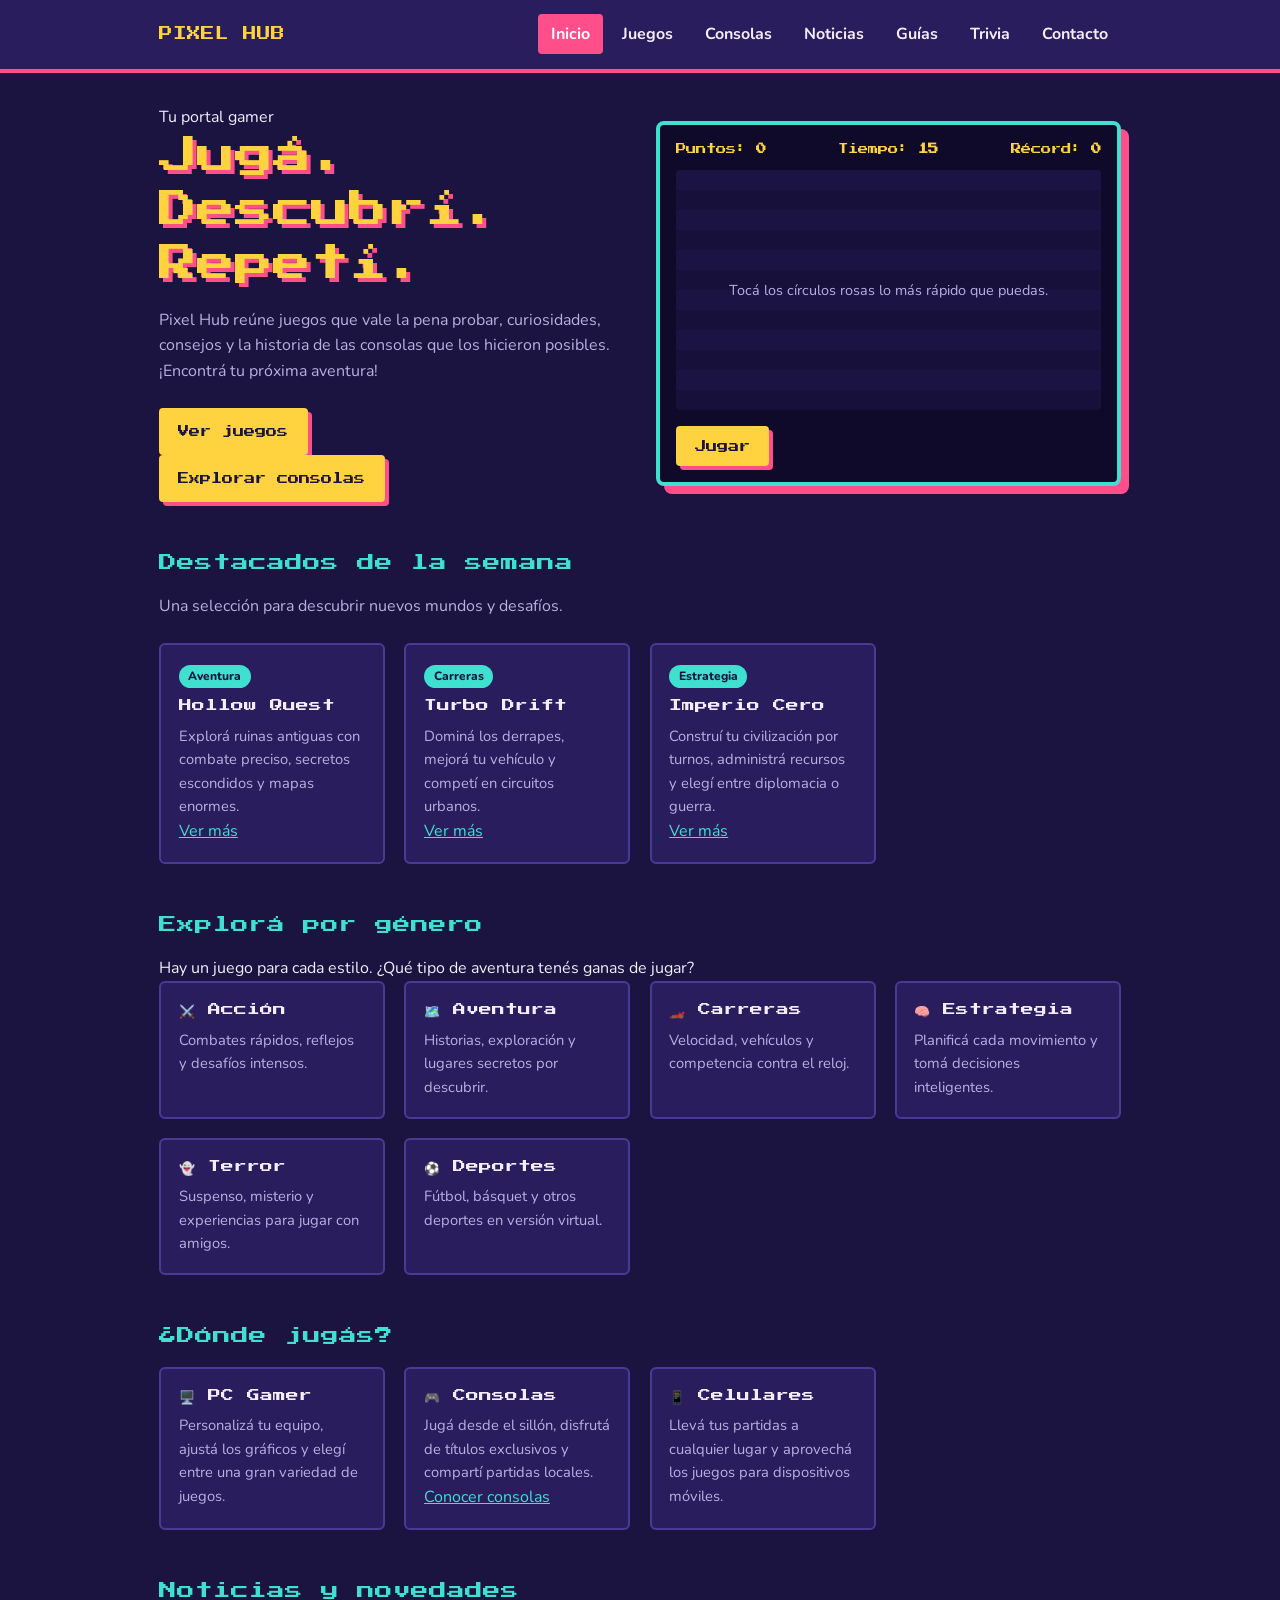
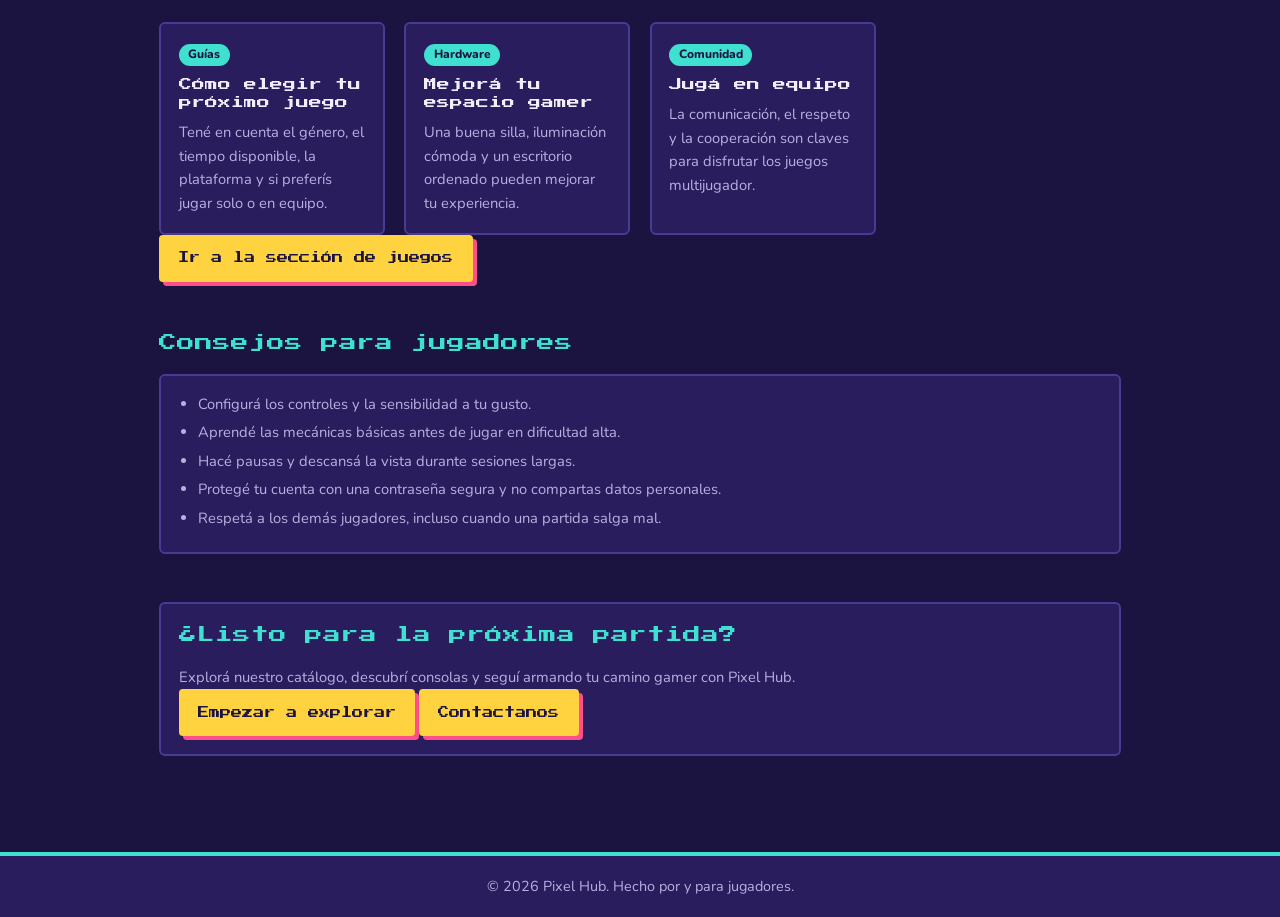
==== index.html @ d7890e19 "Clean up index.html by removing CSS comment Removed comment about CSS button spacing." ====
<!DOCTYPE html>
<html lang="es">
<head>
<meta charset="UTF-8">
<meta name="viewport" content="width=device-width, initial-scale=1">
<title>Inicio | Pixel Hub</title>
<link rel="preconnect" href="https://fonts.googleapis.com">
<link href="https://fonts.googleapis.com/css2?family=Nunito:wght@400;700;800&family=Press+Start+2P&display=swap" rel="stylesheet">
<link rel="stylesheet" href="css/style.css">
</head>
<body>
<header>
  <div class="barra">
    <a class="logo" href="index.html">PIXEL HUB</a>
    <button id="menu-btn" aria-label="Abrir menú" aria-expanded="false">☰</button>
    <nav aria-label="Principal">
      <ul id="menu">
        <li><a href="index.html">Inicio</a></li>
        <li><a href="subpages/juegos.html">Juegos</a></li>
        <li><a href="subpages/consolas.html">Consolas</a></li>
        <li><a href="subpages/noticias.html">Noticias</a></li>
        <li><a href="subpages/guias.html">Guías</a></li>
        <li><a href="subpages/trivia.html">Trivia</a></li>
        <li><a href="subpages/contacto.html">Contacto</a></li>
      </ul>
    </nav>
  </div>
</header>

<main>
  <!-- PORTADA Y MINIJUEGO -->
  <section class="hero">
    <div>
      <span class="genero">Tu portal gamer</span>
      <h1>Jugá. Descubrí. Repetí.</h1>
      <p class="lead">Pixel Hub reúne juegos que vale la pena probar, curiosidades, consejos y la historia de las consolas que los hicieron posibles. ¡Encontrá tu próxima aventura!</p>
      <a class="boton" href="subpages/juegos.html">Ver juegos</a>
      <p></p>
      <a class="boton" href="subpages/consolas.html">Explorar consolas</a>
    </div>

    <div id="juego" aria-label="Minijuego">
      <div class="marcador">
        <span>Puntos: <b id="puntos">0</b></span>
        <span>Tiempo: <b id="tiempo">15</b></span>
        <span>Récord: <b id="record">0</b></span>
      </div>
      <div id="campo">
        <div id="mensaje-juego">Tocá los círculos rosas lo más rápido que puedas.</div>
        <button id="objetivo" aria-label="Objetivo"></button>
      </div>
      <p style="margin-top:1rem"><button class="boton" id="iniciar">Jugar</button></p>
    </div>
  </section>

  <!-- DESTACADOS -->
  <section>
    <h2>Destacados de la semana</h2>
    <p class="lead">Una selección para descubrir nuevos mundos y desafíos.</p>
    <div class="rejilla">
      <article class="tarjeta">
        <span class="genero">Aventura</span>
        <h3>Hollow Quest</h3>
        <p>Explorá ruinas antiguas con combate preciso, secretos escondidos y mapas enormes.</p>
        <a href="subpages/juegos.html">Ver más</a>
      </article>
      <article class="tarjeta">
        <span class="genero">Carreras</span>
        <h3>Turbo Drift</h3>
        <p>Dominá los derrapes, mejorá tu vehículo y competí en circuitos urbanos.</p>
        <a href="subpages/juegos.html">Ver más</a>
      </article>
      <article class="tarjeta">
        <span class="genero">Estrategia</span>
        <h3>Imperio Cero</h3>
        <p>Construí tu civilización por turnos, administrá recursos y elegí entre diplomacia o guerra.</p>
        <a href="subpages/juegos.html">Ver más</a>
      </article>
    </div>
  </section>

  <!-- GENEROS -->
  <section>
    <h2>Explorá por género</h2>
    <p>Hay un juego para cada estilo. ¿Qué tipo de aventura tenés ganas de jugar?</p>
    <div class="rejilla">
      <article class="tarjeta">
        <h3>⚔️ Acción</h3>
        <p>Combates rápidos, reflejos y desafíos intensos.</p>
      </article>
      <article class="tarjeta">
        <h3>🗺️ Aventura</h3>
        <p>Historias, exploración y lugares secretos por descubrir.</p>
      </article>
      <article class="tarjeta">
        <h3>🏎️ Carreras</h3>
        <p>Velocidad, vehículos y competencia contra el reloj.</p>
      </article>
      <article class="tarjeta">
        <h3>🧠 Estrategia</h3>
        <p>Planificá cada movimiento y tomá decisiones inteligentes.</p>
      </article>
      <article class="tarjeta">
        <h3>👻 Terror</h3>
        <p>Suspenso, misterio y experiencias para jugar con amigos.</p>
      </article>
      <article class="tarjeta">
        <h3>⚽ Deportes</h3>
        <p>Fútbol, básquet y otros deportes en versión virtual.</p>
      </article>
    </div>
  </section>

  <!-- PLATAFORMAS -->
  <section>
    <h2>¿Dónde jugás?</h2>
    <div class="rejilla">
      <article class="tarjeta">
        <h3>🖥️ PC Gamer</h3>
        <p>Personalizá tu equipo, ajustá los gráficos y elegí entre una gran variedad de juegos.</p>
      </article>
      <article class="tarjeta">
        <h3>🎮 Consolas</h3>
        <p>Jugá desde el sillón, disfrutá de títulos exclusivos y compartí partidas locales.</p>
        <a href="subpages/consolas.html">Conocer consolas</a>
      </article>
      <article class="tarjeta">
        <h3>📱 Celulares</h3>
        <p>Llevá tus partidas a cualquier lugar y aprovechá los juegos para dispositivos móviles.</p>
      </article>
    </div>
  </section>

  <!-- NOVEDADES -->
  <section>
    <h2>Noticias y novedades</h2>
    <div class="rejilla">
      <article class="tarjeta">
        <span class="genero">Guías</span>
        <h3>Cómo elegir tu próximo juego</h3>
        <p>Tené en cuenta el género, el tiempo disponible, la plataforma y si preferís jugar solo o en equipo.</p>
      </article>
      <article class="tarjeta">
        <span class="genero">Hardware</span>
        <h3>Mejorá tu espacio gamer</h3>
        <p>Una buena silla, iluminación cómoda y un escritorio ordenado pueden mejorar tu experiencia.</p>
      </article>
      <article class="tarjeta">
        <span class="genero">Comunidad</span>
        <h3>Jugá en equipo</h3>
        <p>La comunicación, el respeto y la cooperación son claves para disfrutar los juegos multijugador.</p>
      </article>
    </div>
    <p><a class="boton" href="subpages/juegos.html">Ir a la sección de juegos</a></p>
  </section>

  <!-- CONSEJOS -->
  <section>
    <h2>Consejos para jugadores</h2>
    <div class="tarjeta">
      <ul>
        <li>Configurá los controles y la sensibilidad a tu gusto.</li>
        <li>Aprendé las mecánicas básicas antes de jugar en dificultad alta.</li>
        <li>Hacé pausas y descansá la vista durante sesiones largas.</li>
        <li>Protegé tu cuenta con una contraseña segura y no compartas datos personales.</li>
        <li>Respetá a los demás jugadores, incluso cuando una partida salga mal.</li>
      </ul>
    </div>
  </section>

  <!-- LLAMADO A LA ACCION -->
  <section class="tarjeta">
    <h2>¿Listo para la próxima partida?</h2>
    <p>Explorá nuestro catálogo, descubrí consolas y seguí armando tu camino gamer con Pixel Hub.</p>
    <a class="boton" href="subpages/juegos.html">Empezar a explorar</a>
    <a class="boton" href="subpages/contacto.html">Contactanos</a>
  </section>
</main>

<footer>© 2026 Pixel Hub. Hecho por y para jugadores.</footer>
<script src="js/java.js"></script>
</body>
</html>
---- css/style.css ----
:root{
  --fondo:#1b1340; --panel:#2a1d5e; --borde:#4a3a96;
  --cian:#3fe0d0; --rosa:#ff4f8b; --amarillo:#ffd23f; --texto:#f2eefc; --suave:#b9b0e0;
}
*{box-sizing:border-box;margin:0;padding:0}
body{font-family:'Nunito',sans-serif;background:var(--fondo);color:var(--texto);line-height:1.6;min-height:100vh;display:flex;flex-direction:column}
h1,h2,h3{font-family:'Press Start 2P',monospace;line-height:1.4;font-weight:400}
h1{font-size:clamp(1.4rem,4vw,2.4rem);color:var(--amarillo);text-shadow:4px 4px 0 var(--rosa)}
h2{font-size:1.1rem;color:var(--cian);margin-bottom:1.2rem}
h3{font-size:.8rem;margin-bottom:.6rem}
a{color:var(--cian)}
:focus-visible{outline:3px solid var(--amarillo);outline-offset:3px}

header{background:var(--panel);border-bottom:4px solid var(--rosa);position:sticky;top:0;z-index:10}
.barra{max-width:1000px;margin:auto;padding:.9rem 1.2rem;display:flex;align-items:center;justify-content:space-between;gap:1rem}
.logo{font-family:'Press Start 2P',monospace;font-size:.85rem;color:var(--amarillo);text-decoration:none}
nav ul{display:flex;gap:.4rem;list-style:none}
nav a{display:block;padding:.45rem .8rem;color:var(--texto);text-decoration:none;font-weight:700;border-radius:4px}
nav a:hover{background:var(--borde)}
nav a.activo{background:var(--rosa);color:#fff}
#menu-btn{display:none;background:none;border:2px solid var(--cian);color:var(--cian);padding:.4rem .7rem;font-size:1.1rem;cursor:pointer;border-radius:4px}

main{flex:1;max-width:1000px;width:100%;margin:auto;padding:2rem 1.2rem 3rem}
section{margin-bottom:3rem}
.lead{color:var(--suave);max-width:60ch;margin:1rem 0 1.5rem}

.hero{display:grid;grid-template-columns:1fr 1fr;gap:2rem;align-items:center}
#juego{background:#0f0a29;border:4px solid var(--cian);border-radius:8px;padding:1rem;box-shadow:8px 8px 0 var(--rosa)}
.marcador{display:flex;justify-content:space-between;font-family:'Press Start 2P',monospace;font-size:.65rem;color:var(--amarillo);margin-bottom:.8rem}
#campo{position:relative;height:240px;background:repeating-linear-gradient(0deg,#16103a 0 20px,#1b1344 20px 40px);border-radius:4px;overflow:hidden}
#objetivo{position:absolute;width:44px;height:44px;border:none;border-radius:50%;background:var(--rosa);box-shadow:0 0 0 4px var(--amarillo);cursor:crosshair;display:none}
#mensaje-juego{position:absolute;inset:0;display:flex;align-items:center;justify-content:center;text-align:center;padding:1rem;font-size:.9rem;color:var(--suave)}

.boton{display:inline-block;font-family:'Press Start 2P',monospace;font-size:.7rem;background:var(--amarillo);color:#1b1340;border:none;padding:.9rem 1.2rem;border-radius:4px;cursor:pointer;text-decoration:none;box-shadow:4px 4px 0 var(--rosa)}
.boton:active{transform:translate(3px,3px);box-shadow:1px 1px 0 var(--rosa)}

.rejilla{display:grid;grid-template-columns:repeat(auto-fill,minmax(210px,1fr));gap:1.2rem}
.tarjeta{background:var(--panel);border:2px solid var(--borde);border-radius:6px;padding:1.1rem}
.tarjeta .genero{display:inline-block;background:var(--cian);color:#1b1340;font-size:.75rem;font-weight:800;padding:.1rem .6rem;border-radius:20px;margin-bottom:.6rem}
.tarjeta p{color:var(--suave);font-size:.92rem}
.tarjeta[hidden]{display:none}
.tarjeta ul{padding-left:1.2rem;color:var(--suave);font-size:.92rem}
.tarjeta li{margin-bottom:.3rem}

.opciones{display:grid;gap:.7rem;margin:1rem 0}
.opciones button{background:#0f0a29;color:var(--texto);border:2px solid var(--borde);padding:.8rem 1rem;border-radius:6px;font:inherit;font-weight:700;text-align:left;cursor:pointer}
.opciones button:hover:not(:disabled){border-color:var(--cian)}
.opciones button:disabled{cursor:default}
.opciones button.correcta{background:var(--cian);color:#1b1340;border-color:var(--cian)}
.opciones button.incorrecta{background:var(--rosa);color:#fff;border-color:var(--rosa)}

#buscador{max-width:480px;margin-bottom:1.2rem}
.tarjeta{position:relative}
.fav{position:absolute;top:.7rem;right:.8rem;background:none;border:none;color:var(--suave);font-size:1.5rem;line-height:1;cursor:pointer}
.fav:hover,.fav.activo{color:var(--rosa)}

.filtros{display:flex;flex-wrap:wrap;gap:.5rem;margin-bottom:1.5rem}
.filtros button{background:transparent;color:var(--texto);border:2px solid var(--borde);padding:.4rem .9rem;border-radius:20px;font:inherit;font-weight:700;cursor:pointer}
.filtros button.activo{background:var(--cian);color:#1b1340;border-color:var(--cian)}

.linea{border-left:4px solid var(--rosa);padding-left:1.4rem;display:grid;gap:1.4rem}
.hito .anio{font-family:'Press Start 2P',monospace;font-size:.7rem;color:var(--amarillo)}
.hito p{color:var(--suave)}

form{display:grid;gap:1rem;max-width:480px}
label{font-weight:700}
input,textarea,select{width:100%;padding:.7rem;background:#0f0a29;color:var(--texto);border:2px solid var(--borde);border-radius:4px;font:inherit}
.error{color:var(--rosa);font-size:.88rem;min-height:1.2em}
#respuesta{padding:1rem;border:2px solid var(--cian);border-radius:6px;display:none;max-width:480px}

footer{background:var(--panel);border-top:4px solid var(--cian);text-align:center;padding:1.2rem;color:var(--suave);font-size:.9rem}

@media (max-width:720px){
  .hero{grid-template-columns:1fr}
  #menu-btn{display:block}
  nav ul{display:none;flex-direction:column;position:absolute;top:100%;left:0;right:0;background:var(--panel);padding:.6rem 1.2rem 1rem;border-bottom:4px solid var(--rosa)}
  nav ul.abierto{display:flex}
}
@media (prefers-reduced-motion:reduce){*{transition:none!important;animation:none!important}}
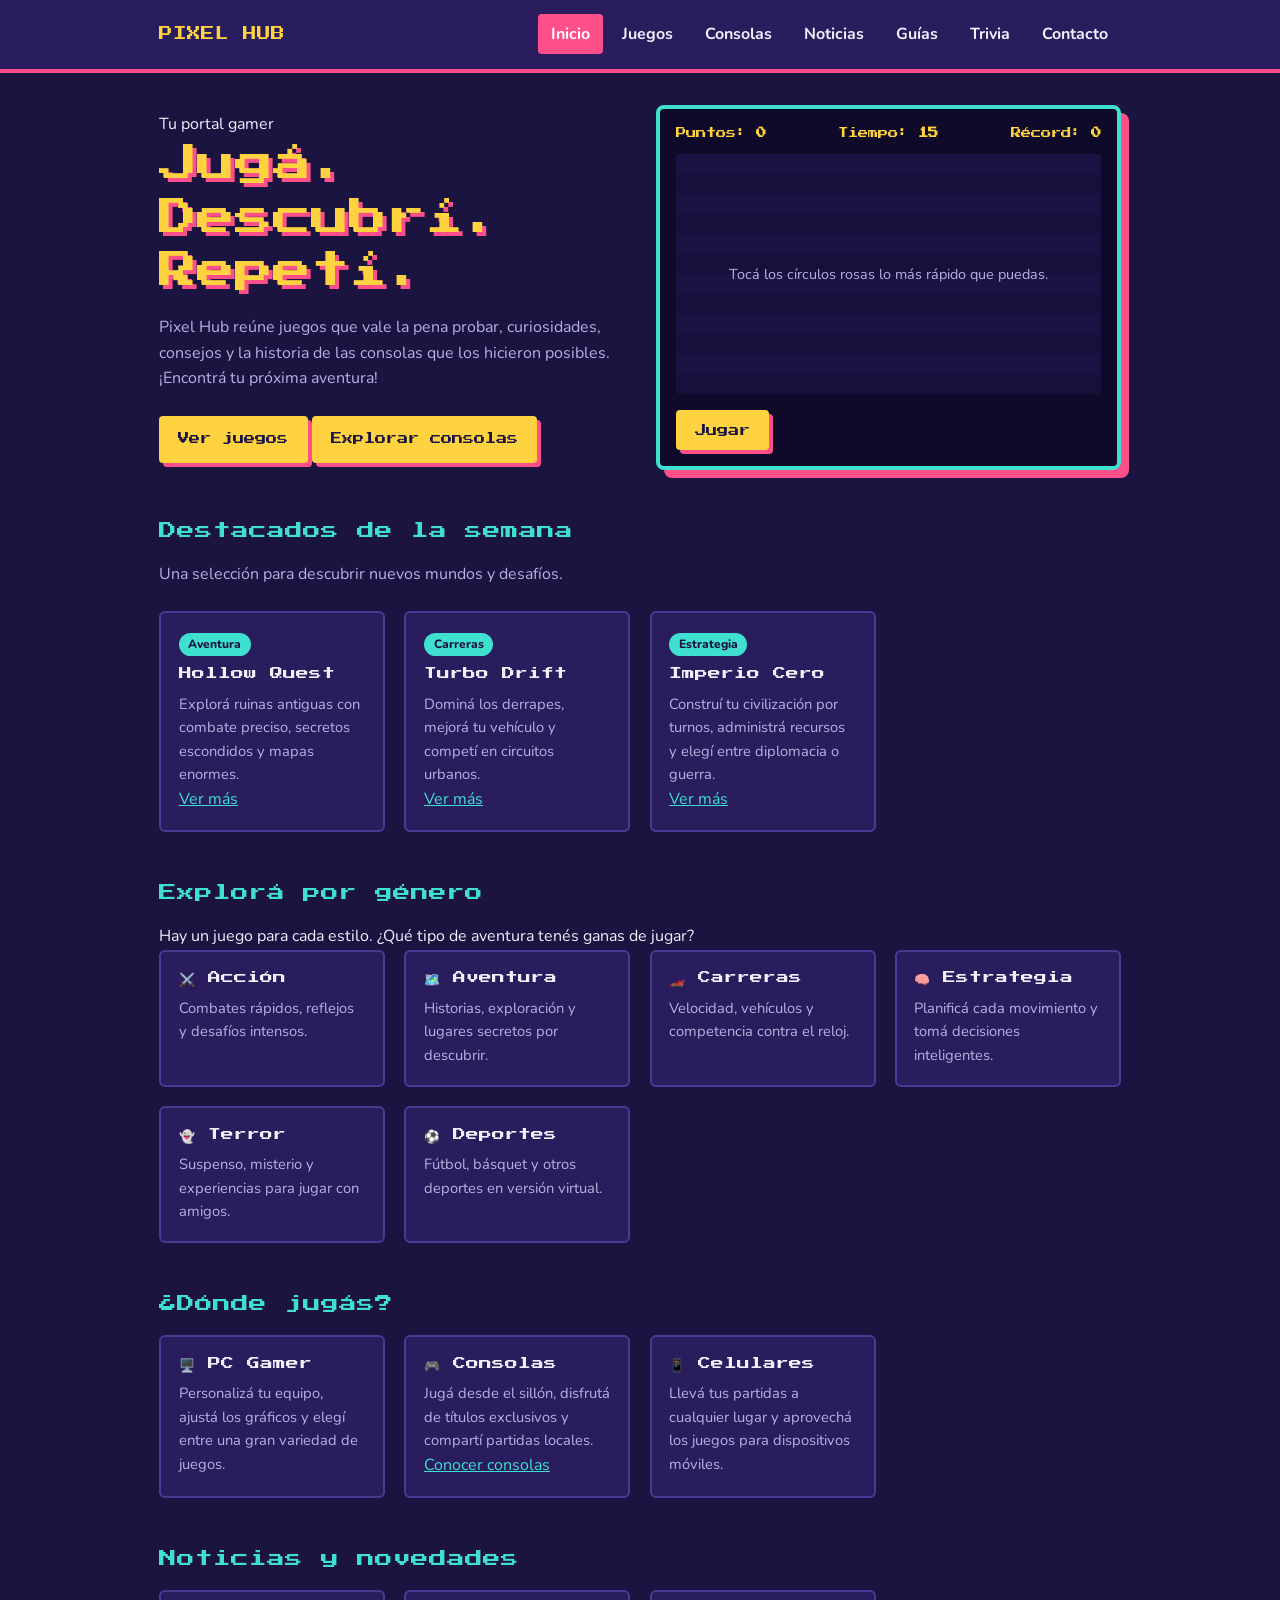
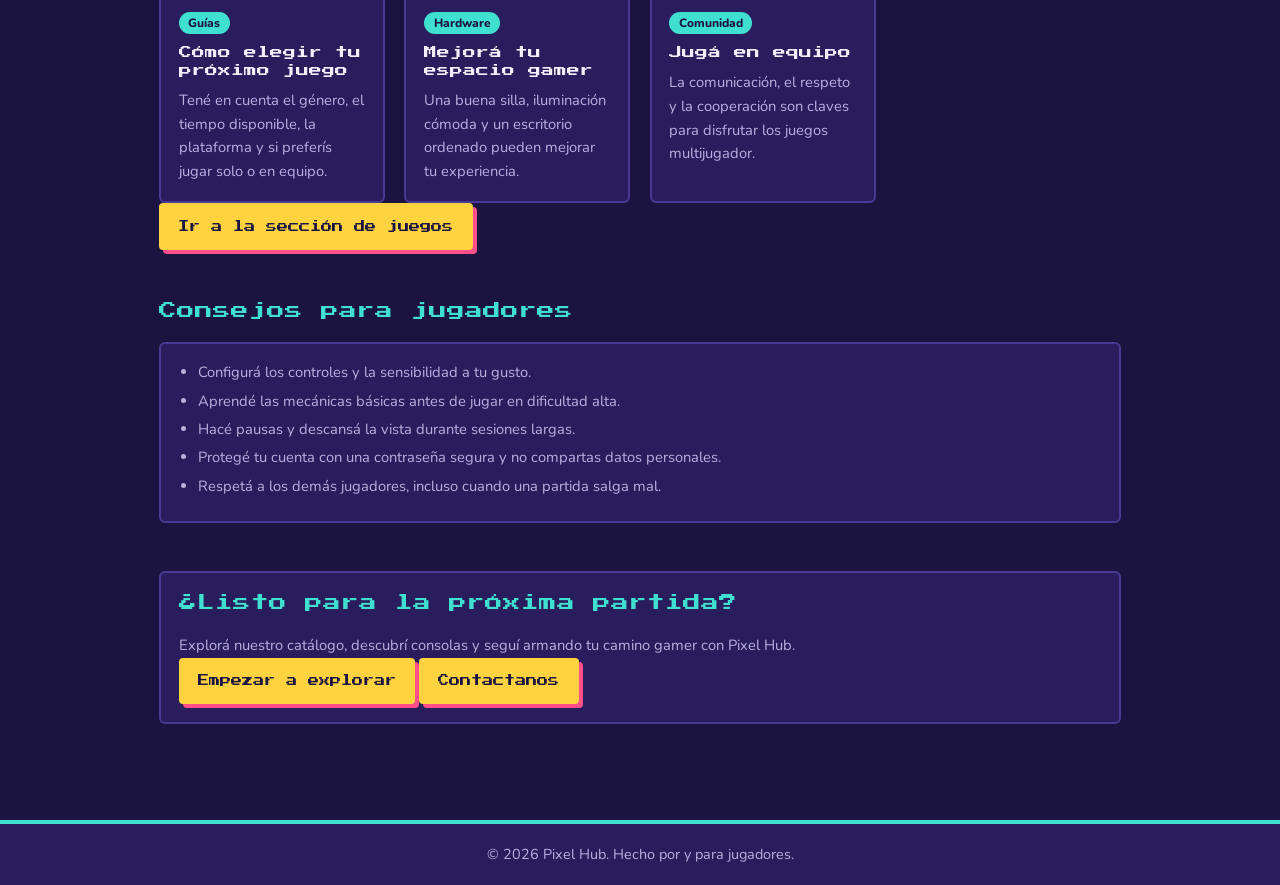
==== commit a9e6c784: "Update index.html" ====
--- a/index.html
+++ b/index.html
@@ -35,7 +35,6 @@
       <h1>Jugá. Descubrí. Repetí.</h1>
       <p class="lead">Pixel Hub reúne juegos que vale la pena probar, curiosidades, consejos y la historia de las consolas que los hicieron posibles. ¡Encontrá tu próxima aventura!</p>
       <a class="boton" href="subpages/juegos.html">Ver juegos</a>
-      <p></p>
       <a class="boton" href="subpages/consolas.html">Explorar consolas</a>
     </div>
 
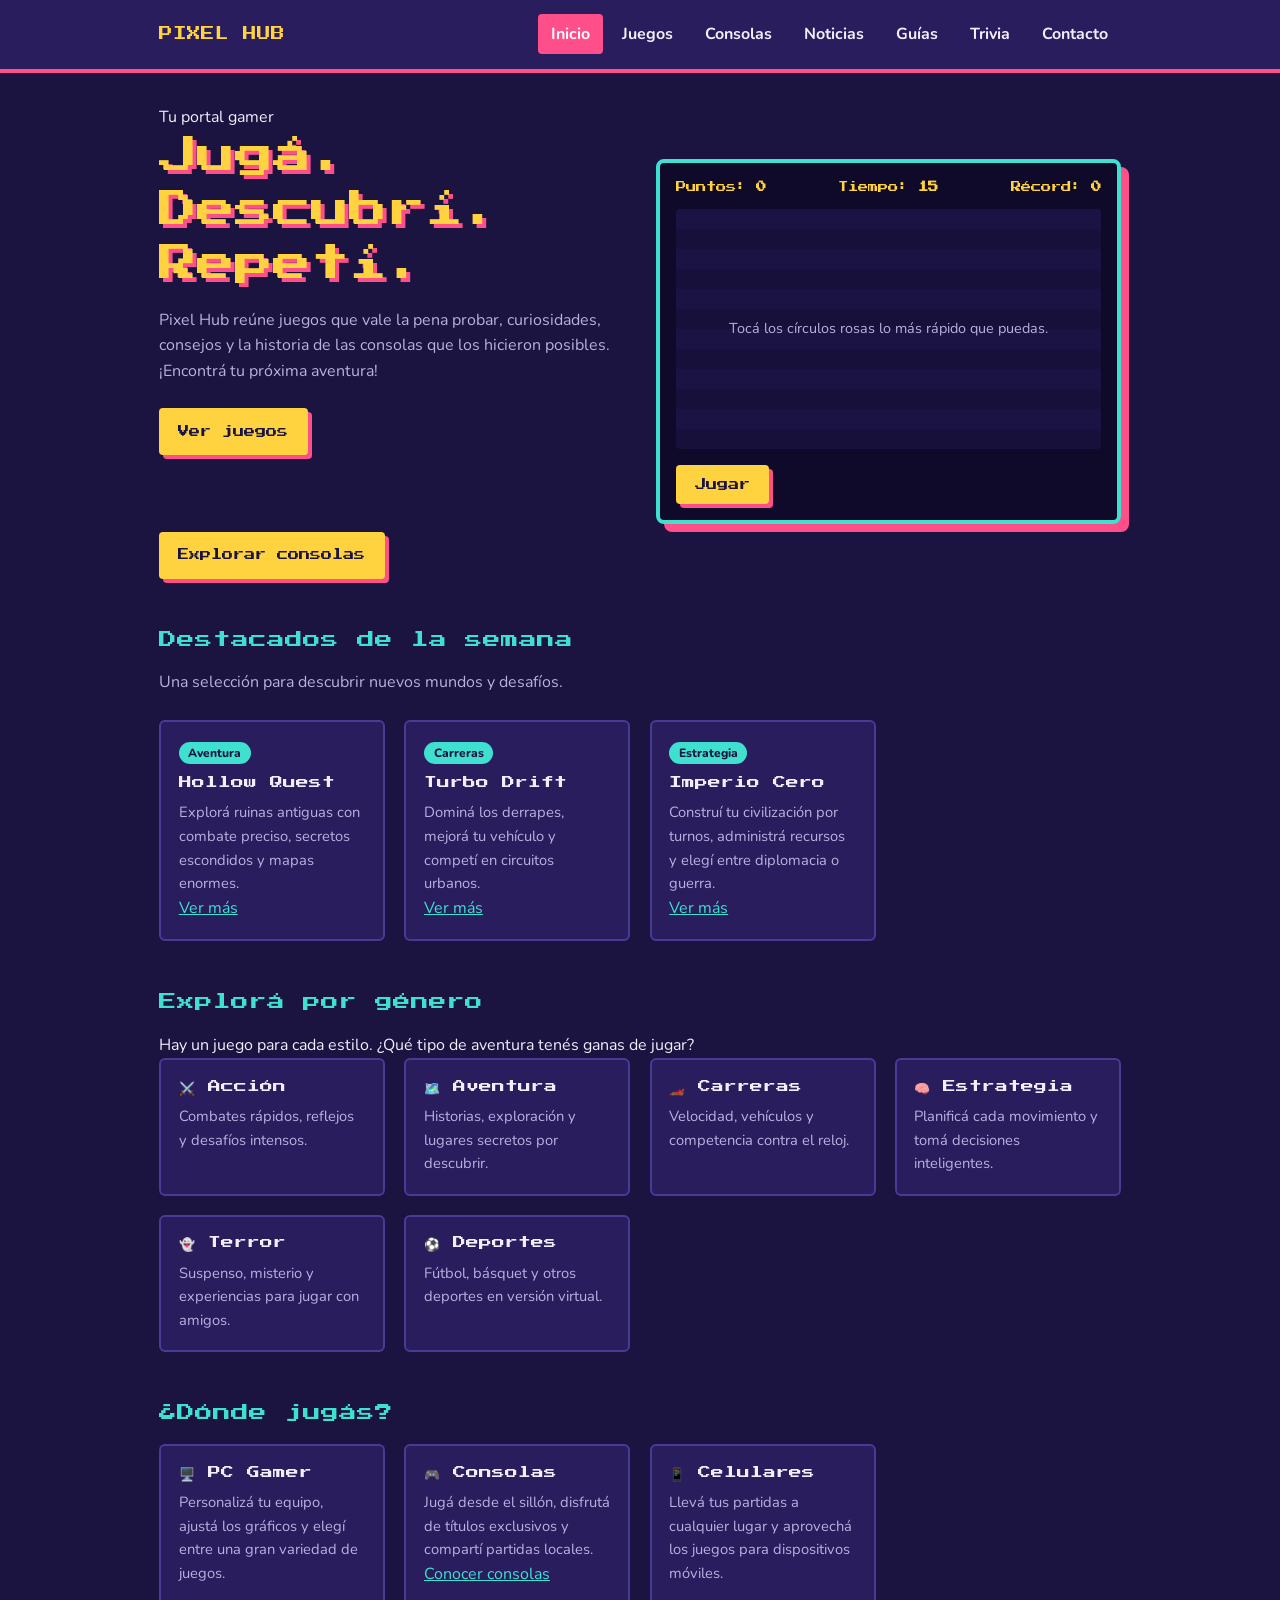
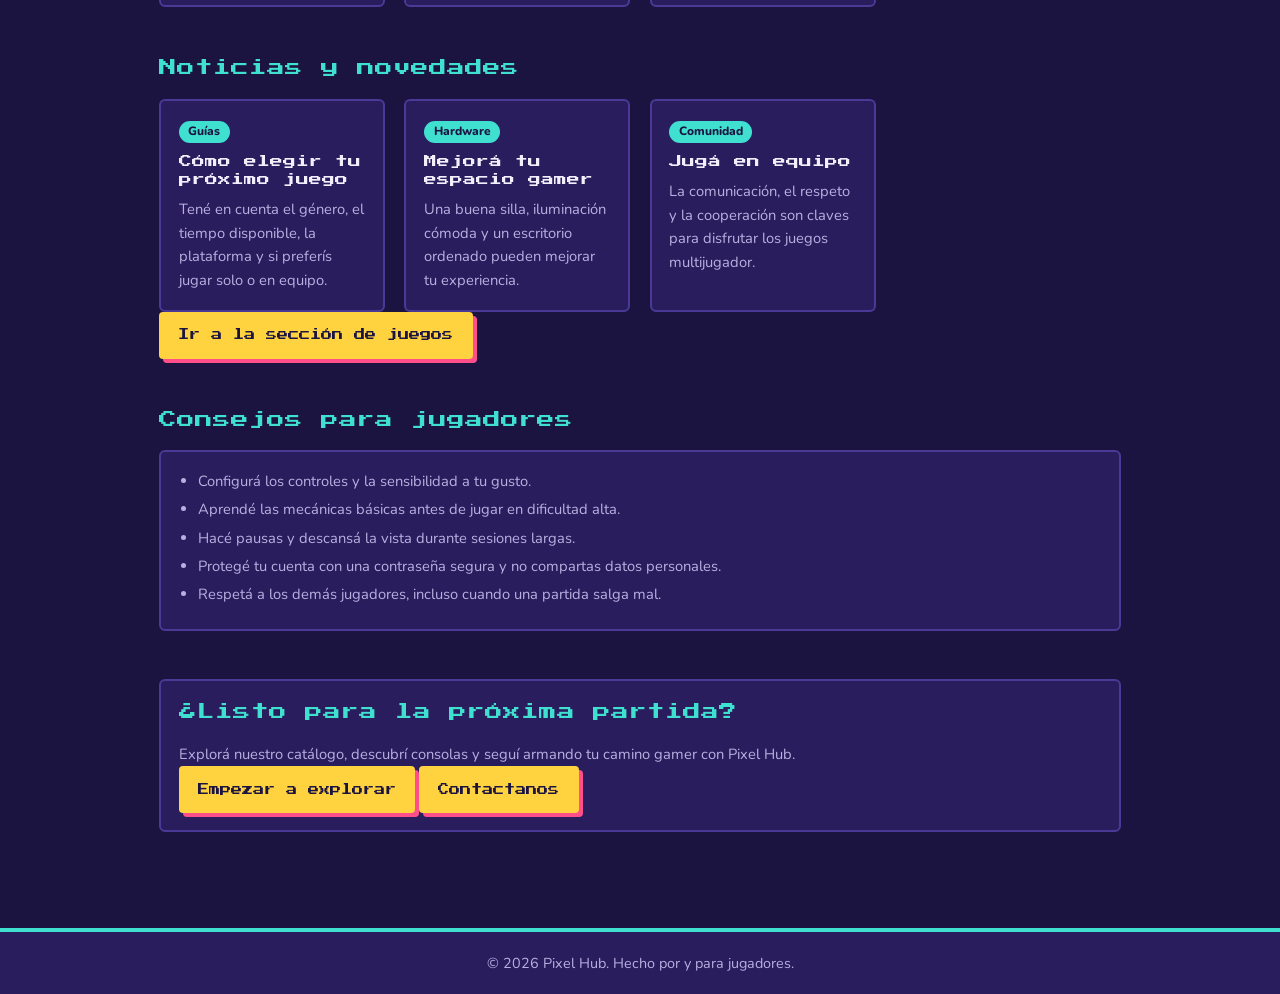
==== commit e8e1543c: "Update index.html" ====
--- a/index.html
+++ b/index.html
@@ -35,6 +35,7 @@
       <h1>Jugá. Descubrí. Repetí.</h1>
       <p class="lead">Pixel Hub reúne juegos que vale la pena probar, curiosidades, consejos y la historia de las consolas que los hicieron posibles. ¡Encontrá tu próxima aventura!</p>
       <a class="boton" href="subpages/juegos.html">Ver juegos</a>
+      <br><br><br><br>
       <a class="boton" href="subpages/consolas.html">Explorar consolas</a>
     </div>
 
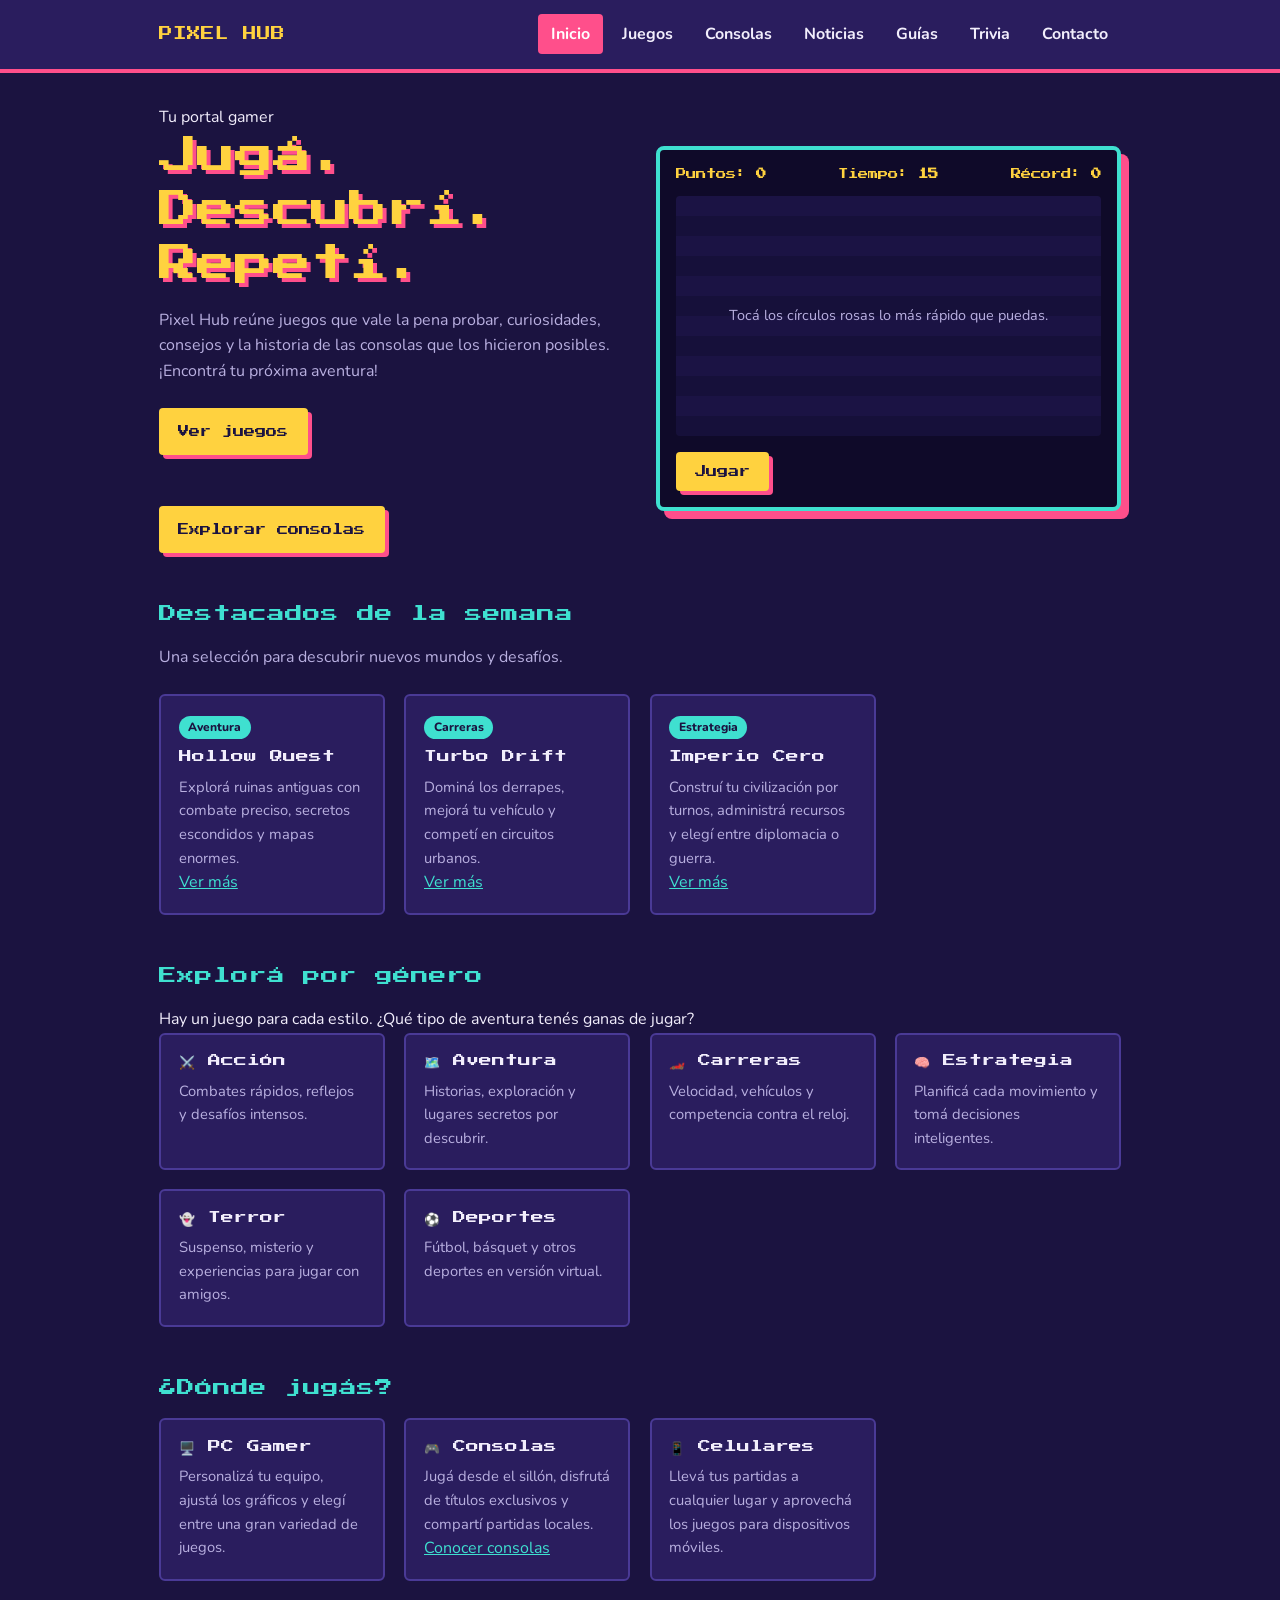
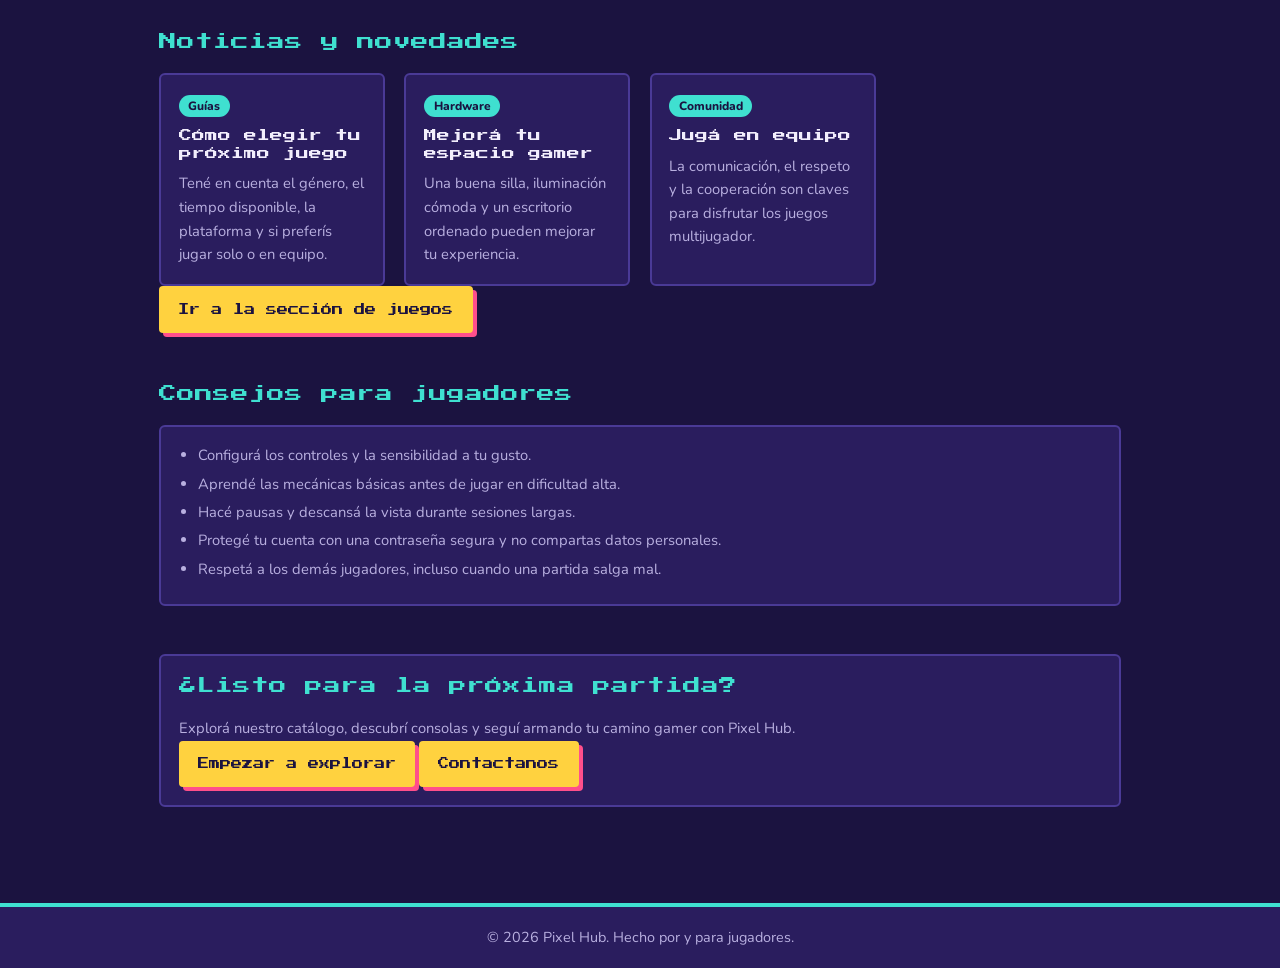
==== commit 589b973d: "Clean up line breaks in index.html Removed extra line breaks for cleaner layout." ====
--- a/index.html
+++ b/index.html
@@ -35,7 +35,7 @@
       <h1>Jugá. Descubrí. Repetí.</h1>
       <p class="lead">Pixel Hub reúne juegos que vale la pena probar, curiosidades, consejos y la historia de las consolas que los hicieron posibles. ¡Encontrá tu próxima aventura!</p>
       <a class="boton" href="subpages/juegos.html">Ver juegos</a>
-      <br><br><br><br>
+      <br><br><br>
       <a class="boton" href="subpages/consolas.html">Explorar consolas</a>
     </div>
 
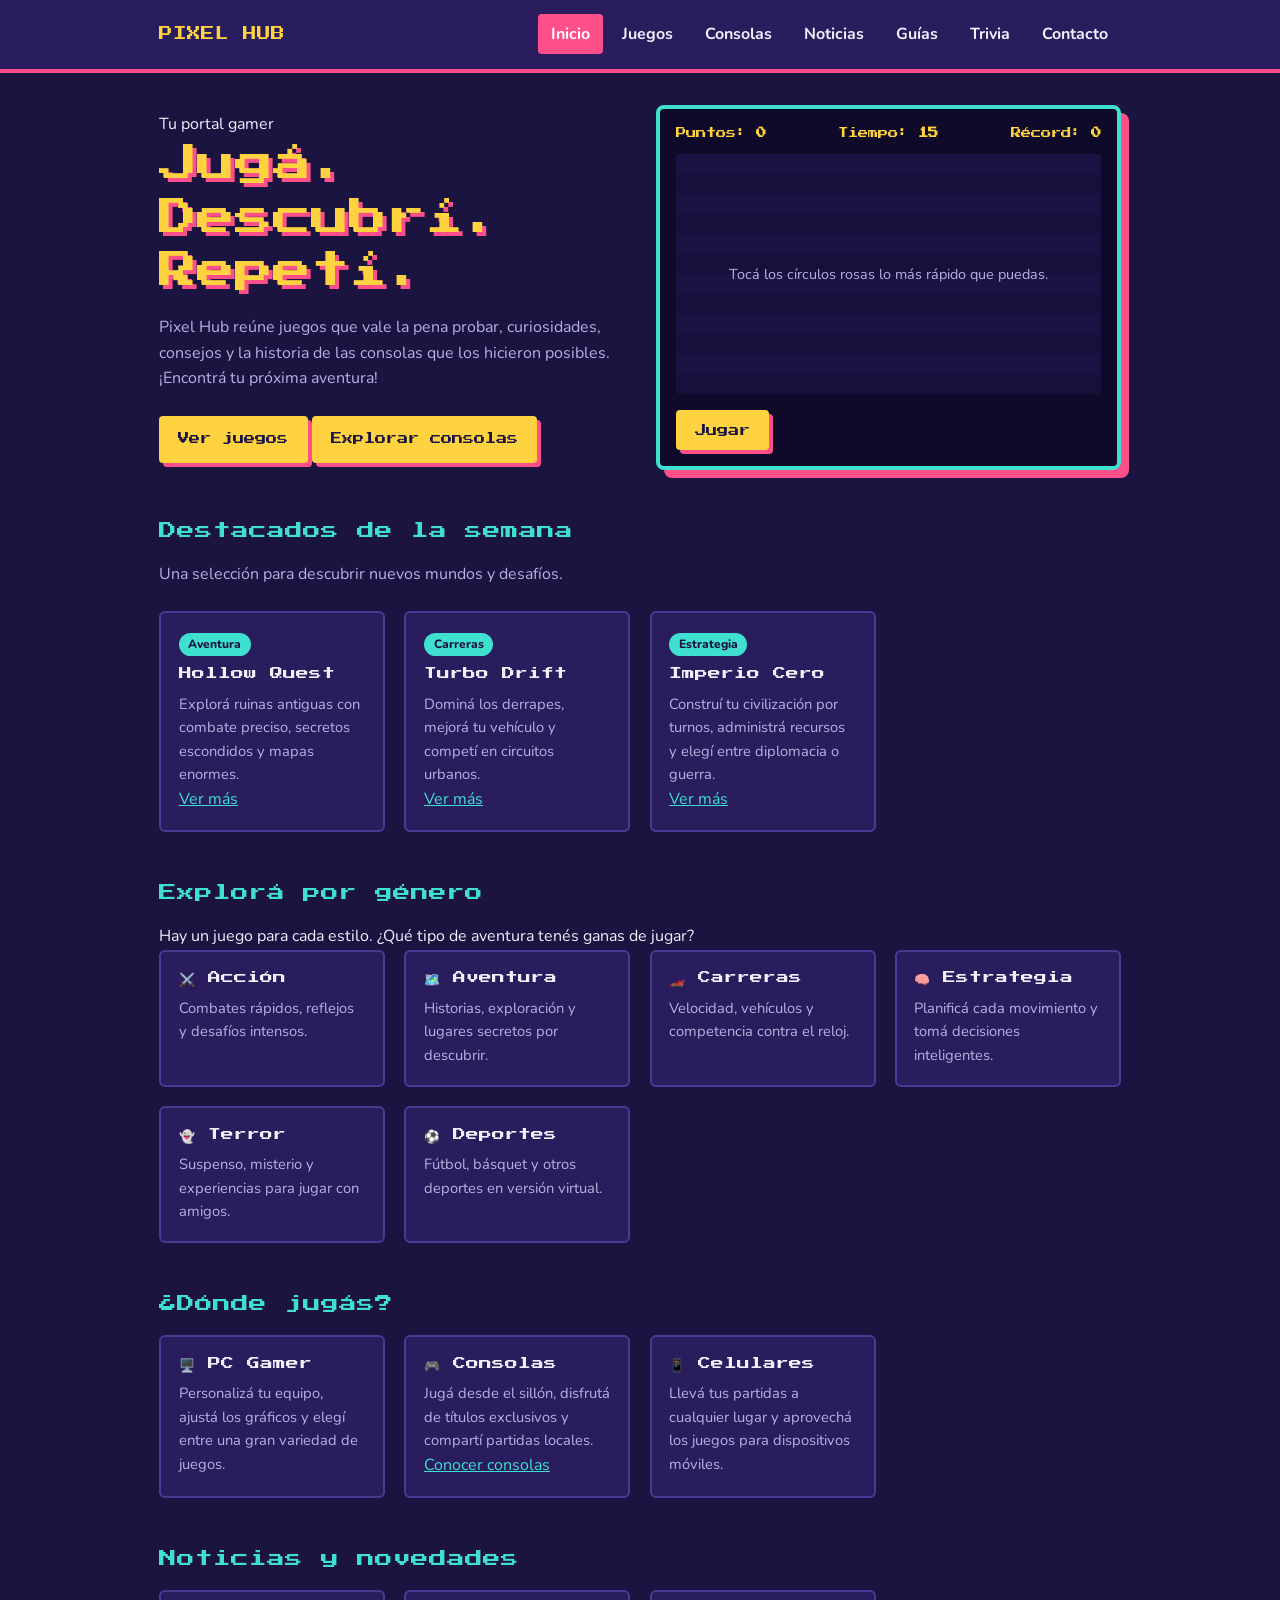
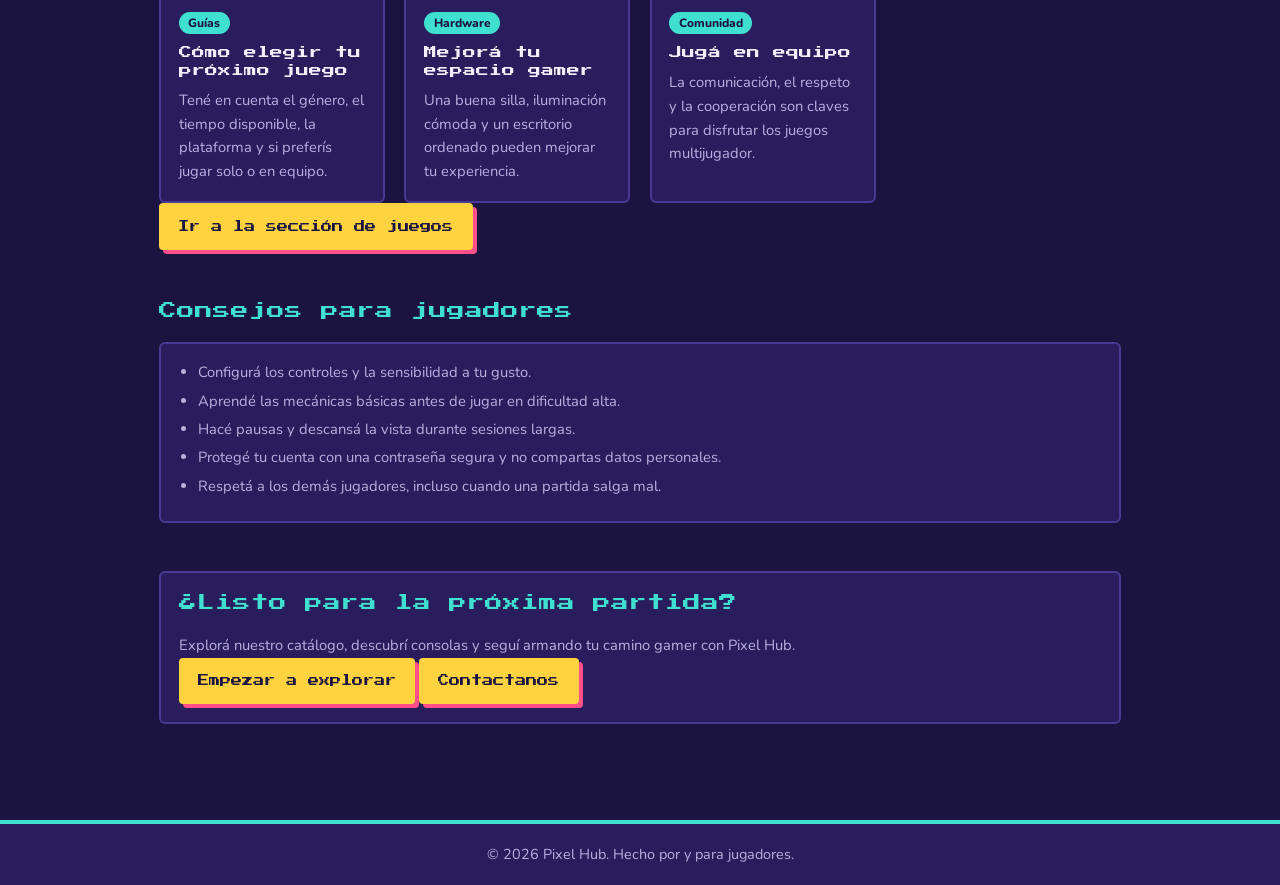
==== commit ac8e2d62: "Update index.html" ====
--- a/index.html
+++ b/index.html
@@ -33,10 +33,10 @@
     <div>
       <span class="genero">Tu portal gamer</span>
       <h1>Jugá. Descubrí. Repetí.</h1>
-      <p class="lead">Pixel Hub reúne juegos que vale la pena probar, curiosidades, consejos y la historia de las consolas que los hicieron posibles. ¡Encontrá tu próxima aventura!</p>
-      <a class="boton" href="subpages/juegos.html">Ver juegos</a>
-      <br><br><br>
-      <a class="boton" href="subpages/consolas.html">Explorar consolas</a>
+      <p class="lead"> Pixel Hub reúne juegos que vale la pena probar, curiosidades, consejos y la historia de las consolas que los hicieron posibles. ¡Encontrá tu próxima aventura!</p>
+      <a class="boton" id="juegos" href="subpages/juegos.html">Ver juegos</a>
+
+      <a class="boton" id="consola" href="subpages/consolas.html">Explorar consolas</a>
     </div>
 
     <div id="juego" aria-label="Minijuego">
--- a/css/style.css
+++ b/css/style.css
@@ -77,3 +77,10 @@
   nav ul.abierto{display:flex}
 }
 @media (prefers-reduced-motion:reduce){*{transition:none!important;animation:none!important}}
+.juegos{
+    text-align: left;
+  
+}
+.consola{
+  text-align:center;
+}
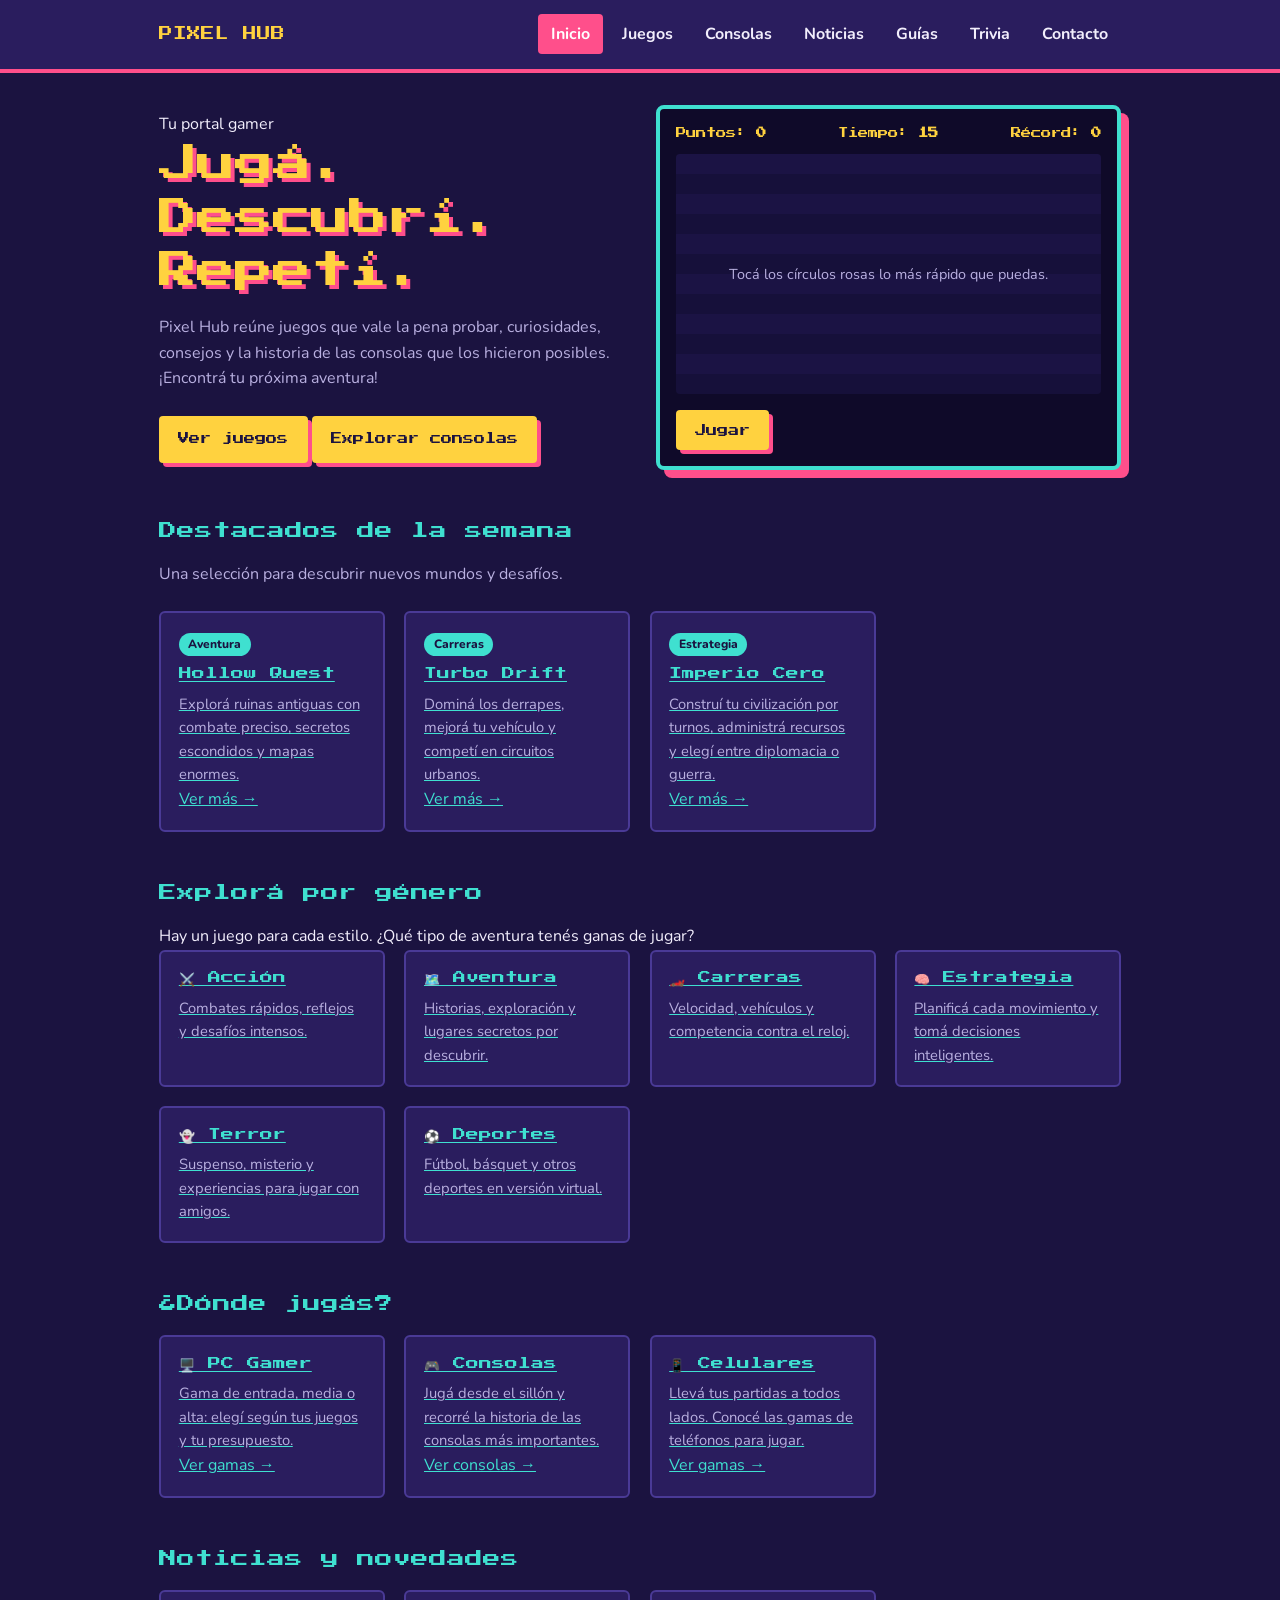
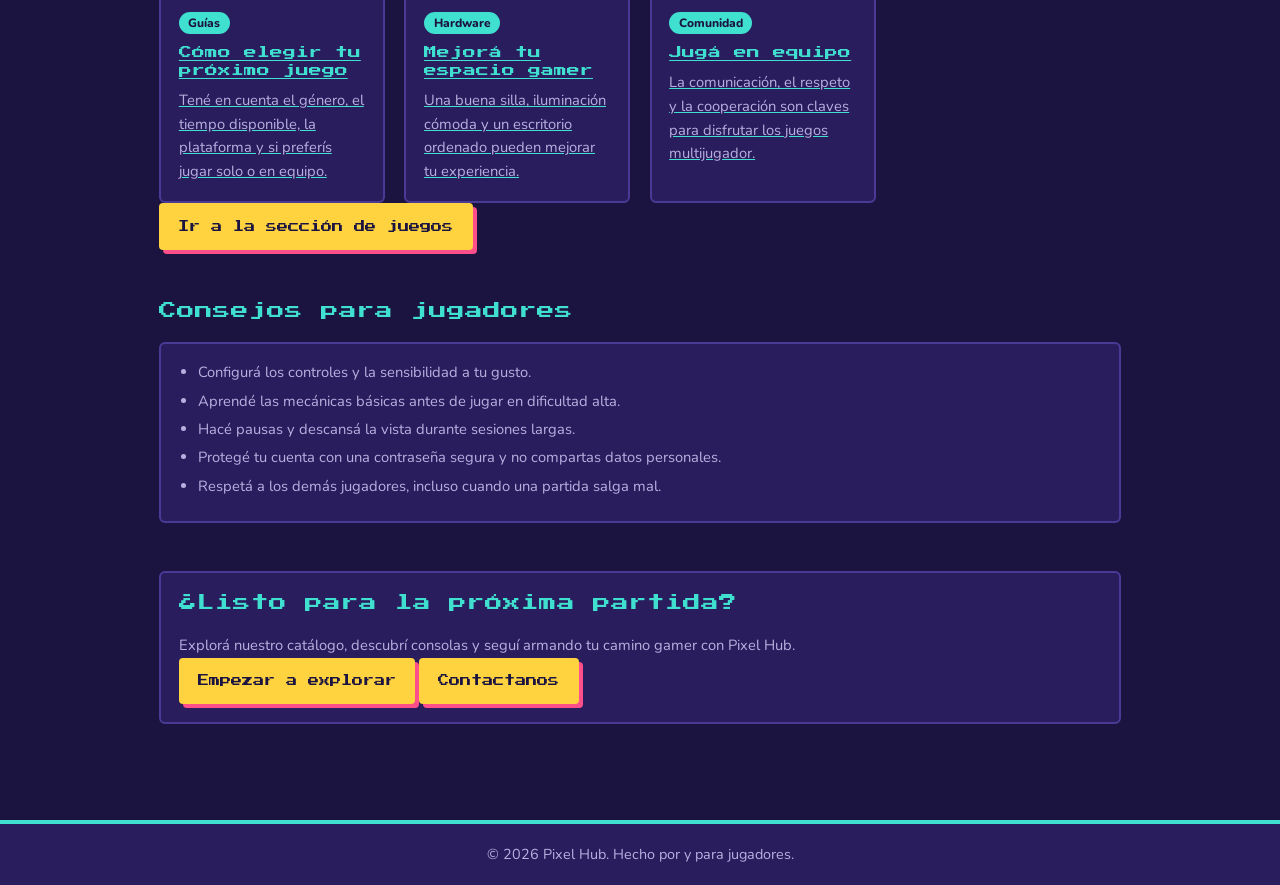
==== commit 5c94f39d: "Refactor HTML structure for button elements" ====
--- a/index.html
+++ b/index.html
@@ -34,9 +34,10 @@
       <span class="genero">Tu portal gamer</span>
       <h1>Jugá. Descubrí. Repetí.</h1>
       <p class="lead"> Pixel Hub reúne juegos que vale la pena probar, curiosidades, consejos y la historia de las consolas que los hicieron posibles. ¡Encontrá tu próxima aventura!</p>
-      <a class="boton" id="juegos" href="subpages/juegos.html">Ver juegos</a>
-
-      <a class="boton" id="consola" href="subpages/consolas.html">Explorar consolas</a>
+      <div class="botones">
+        <a class="boton" id="juegos" href="subpages/juegos.html">Ver juegos</a>
+        <a class="boton" id="consola" href="subpages/consolas.html">Explorar consolas</a>
+      </div>
     </div>
 
     <div id="juego" aria-label="Minijuego">
@@ -58,24 +59,24 @@
     <h2>Destacados de la semana</h2>
     <p class="lead">Una selección para descubrir nuevos mundos y desafíos.</p>
     <div class="rejilla">
-      <article class="tarjeta">
+      <a class="tarjeta" href="subpages/juegos.html">
         <span class="genero">Aventura</span>
         <h3>Hollow Quest</h3>
         <p>Explorá ruinas antiguas con combate preciso, secretos escondidos y mapas enormes.</p>
-        <a href="subpages/juegos.html">Ver más</a>
-      </article>
-      <article class="tarjeta">
+        <span class="mas">Ver más →</span>
+      </a>
+      <a class="tarjeta" href="subpages/juegos.html">
         <span class="genero">Carreras</span>
         <h3>Turbo Drift</h3>
         <p>Dominá los derrapes, mejorá tu vehículo y competí en circuitos urbanos.</p>
-        <a href="subpages/juegos.html">Ver más</a>
-      </article>
-      <article class="tarjeta">
+        <span class="mas">Ver más →</span>
+      </a>
+      <a class="tarjeta" href="subpages/juegos.html">
         <span class="genero">Estrategia</span>
         <h3>Imperio Cero</h3>
         <p>Construí tu civilización por turnos, administrá recursos y elegí entre diplomacia o guerra.</p>
-        <a href="subpages/juegos.html">Ver más</a>
-      </article>
+        <span class="mas">Ver más →</span>
+      </a>
     </div>
   </section>
 
@@ -84,30 +85,30 @@
     <h2>Explorá por género</h2>
     <p>Hay un juego para cada estilo. ¿Qué tipo de aventura tenés ganas de jugar?</p>
     <div class="rejilla">
-      <article class="tarjeta">
+      <a class="tarjeta" href="subpages/juegos.html?genero=Acción">
         <h3>⚔️ Acción</h3>
         <p>Combates rápidos, reflejos y desafíos intensos.</p>
-      </article>
-      <article class="tarjeta">
+      </a>
+      <a class="tarjeta" href="subpages/juegos.html?genero=Aventura">
         <h3>🗺️ Aventura</h3>
         <p>Historias, exploración y lugares secretos por descubrir.</p>
-      </article>
-      <article class="tarjeta">
+      </a>
+      <a class="tarjeta" href="subpages/juegos.html?genero=Carreras">
         <h3>🏎️ Carreras</h3>
         <p>Velocidad, vehículos y competencia contra el reloj.</p>
-      </article>
-      <article class="tarjeta">
+      </a>
+      <a class="tarjeta" href="subpages/juegos.html?genero=Estrategia">
         <h3>🧠 Estrategia</h3>
         <p>Planificá cada movimiento y tomá decisiones inteligentes.</p>
-      </article>
-      <article class="tarjeta">
+      </a>
+      <a class="tarjeta" href="subpages/juegos.html?genero=Terror">
         <h3>👻 Terror</h3>
         <p>Suspenso, misterio y experiencias para jugar con amigos.</p>
-      </article>
-      <article class="tarjeta">
+      </a>
+      <a class="tarjeta" href="subpages/juegos.html?genero=Deportes">
         <h3>⚽ Deportes</h3>
         <p>Fútbol, básquet y otros deportes en versión virtual.</p>
-      </article>
+      </a>
     </div>
   </section>
 
@@ -115,19 +116,21 @@
   <section>
     <h2>¿Dónde jugás?</h2>
     <div class="rejilla">
-      <article class="tarjeta">
+      <a class="tarjeta" href="subpages/consolas.html#pc">
         <h3>🖥️ PC Gamer</h3>
-        <p>Personalizá tu equipo, ajustá los gráficos y elegí entre una gran variedad de juegos.</p>
-      </article>
-      <article class="tarjeta">
+        <p>Gama de entrada, media o alta: elegí según tus juegos y tu presupuesto.</p>
+        <span class="mas">Ver gamas →</span>
+      </a>
+      <a class="tarjeta" href="subpages/consolas.html#consolas">
         <h3>🎮 Consolas</h3>
-        <p>Jugá desde el sillón, disfrutá de títulos exclusivos y compartí partidas locales.</p>
-        <a href="subpages/consolas.html">Conocer consolas</a>
-      </article>
-      <article class="tarjeta">
+        <p>Jugá desde el sillón y recorré la historia de las consolas más importantes.</p>
+        <span class="mas">Ver consolas →</span>
+      </a>
+      <a class="tarjeta" href="subpages/consolas.html#celulares">
         <h3>📱 Celulares</h3>
-        <p>Llevá tus partidas a cualquier lugar y aprovechá los juegos para dispositivos móviles.</p>
-      </article>
+        <p>Llevá tus partidas a todos lados. Conocé las gamas de teléfonos para jugar.</p>
+        <span class="mas">Ver gamas →</span>
+      </a>
     </div>
   </section>
 
@@ -135,23 +138,23 @@
   <section>
     <h2>Noticias y novedades</h2>
     <div class="rejilla">
-      <article class="tarjeta">
+      <a class="tarjeta" href="subpages/noticias.html">
         <span class="genero">Guías</span>
         <h3>Cómo elegir tu próximo juego</h3>
         <p>Tené en cuenta el género, el tiempo disponible, la plataforma y si preferís jugar solo o en equipo.</p>
-      </article>
-      <article class="tarjeta">
+      </a>
+      <a class="tarjeta" href="subpages/noticias.html">
         <span class="genero">Hardware</span>
         <h3>Mejorá tu espacio gamer</h3>
         <p>Una buena silla, iluminación cómoda y un escritorio ordenado pueden mejorar tu experiencia.</p>
-      </article>
-      <article class="tarjeta">
+      </a>
+      <a class="tarjeta" href="subpages/noticias.html">
         <span class="genero">Comunidad</span>
         <h3>Jugá en equipo</h3>
         <p>La comunicación, el respeto y la cooperación son claves para disfrutar los juegos multijugador.</p>
-      </article>
+      </a>
     </div>
-    <p><a class="boton" href="subpages/juegos.html">Ir a la sección de juegos</a></p>
+    <p class="cta-juegos"><a class="boton" href="subpages/juegos.html">Ir a la sección de juegos</a></p>
   </section>
 
   <!-- CONSEJOS -->
@@ -172,8 +175,10 @@
   <section class="tarjeta">
     <h2>¿Listo para la próxima partida?</h2>
     <p>Explorá nuestro catálogo, descubrí consolas y seguí armando tu camino gamer con Pixel Hub.</p>
-    <a class="boton" href="subpages/juegos.html">Empezar a explorar</a>
-    <a class="boton" href="subpages/contacto.html">Contactanos</a>
+    <div class="botones">
+      <a class="boton" href="subpages/juegos.html">Empezar a explorar</a>
+      <a class="boton" href="subpages/contacto.html">Contactanos</a>
+    </div>
   </section>
 </main>
 
--- a/css/style.css
+++ b/css/style.css
@@ -78,9 +78,11 @@
 }
 @media (prefers-reduced-motion:reduce){*{transition:none!important;animation:none!important}}
 .juegos{
-    text-align: left;
+   
   
 }
 .consola{
-  text-align:center;
+  float:right;
+    margin-left: var(--ancho);
+  transition: margin-left 0.3s;
 }
